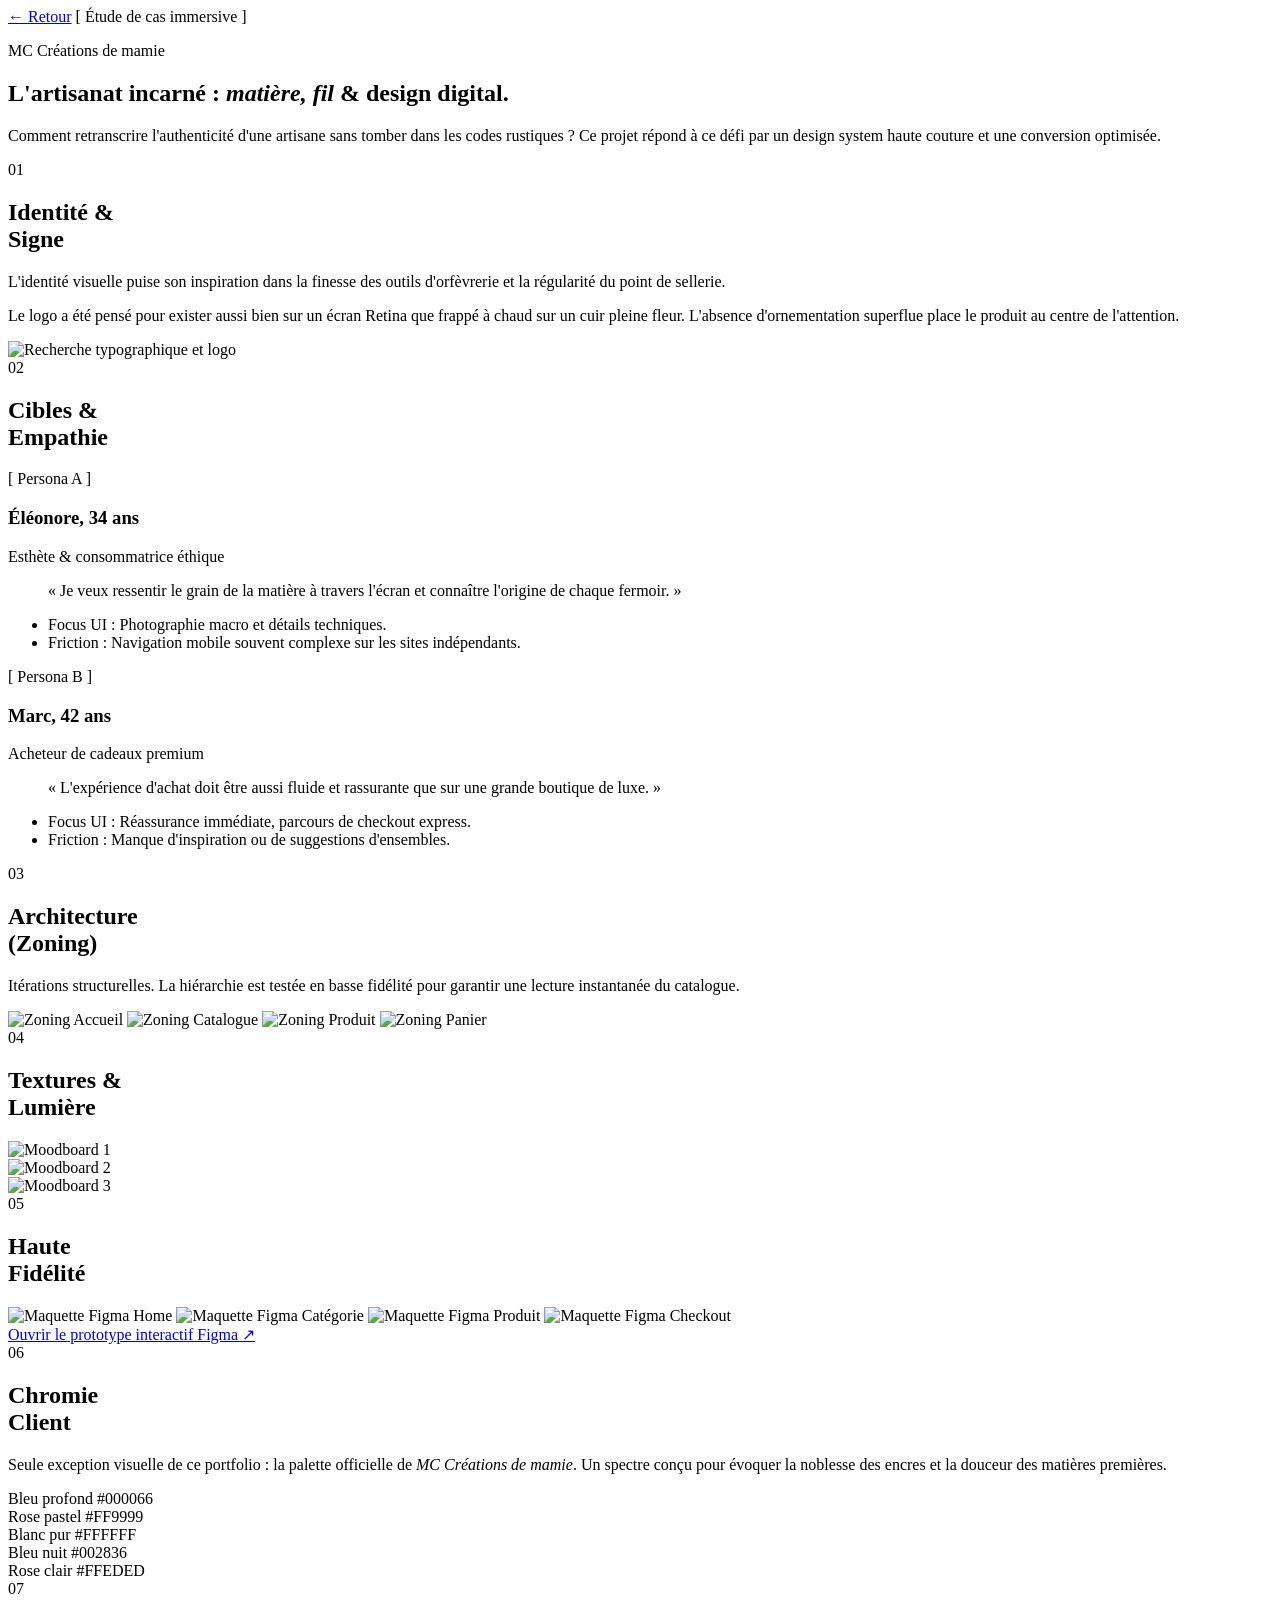
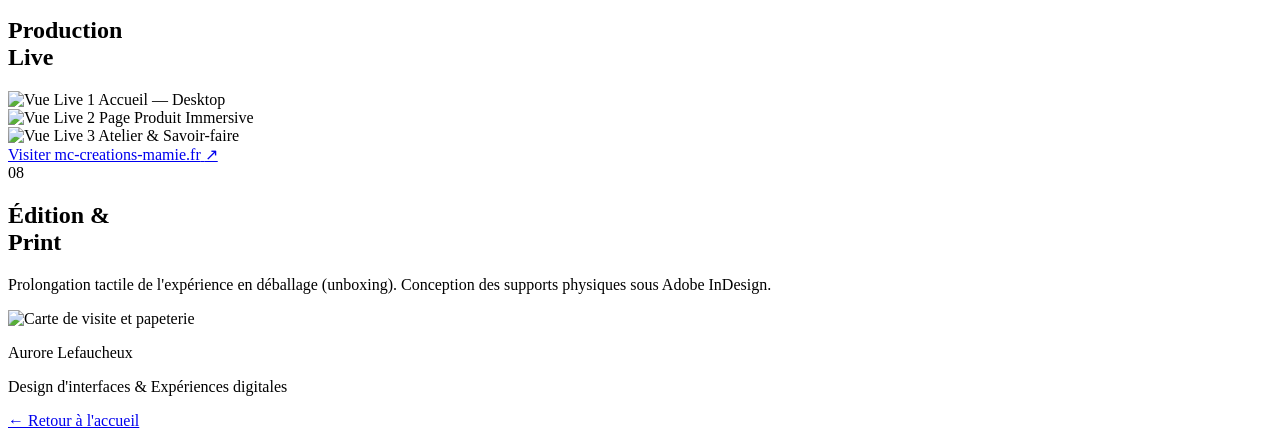
==== index.html @ f0514e0e "Create index.html" ====
<!DOCTYPE html>
<html lang="fr">
<head>
    <meta charset="UTF-8">
    <meta name="viewport" content="width=device-width, initial-scale=1.0">
    <title>MC Créations de mamie — Case Study | Aurore Lefaucheux</title>
    <meta name="description" content="Étude de cas UI/UX complète du projet e-commerce MC Créations de mamie.">
    
    <link rel="preconnect" href="https://fonts.googleapis.com">
    <link rel="preconnect" href="https://fonts.gstatic.com" crossorigin>
    <link href="https://fonts.googleapis.com/css2?family=Cormorant+Garamond:ital,wght@0,300;0,500;1,300;1,500&family=Inter:wght@300;400;500&display=swap" rel="stylesheet">
    
    <link rel="stylesheet" href="style.css">
</head>
<body class="case-study-page">

    <header class="site-header">
        <div class="container header-container">
            <a href="index.html" class="nav-link back-btn">← Retour</a>
            <span class="logo-meta">[ Étude de cas immersive ]</span>
        </div>
    </header>

    <main>
        <section class="cs-top">
            <div class="container cs-top-container">
                <p class="cs-client">MC Créations de mamie</p>
                <h1 class="cs-main-title">L'artisanat incarné : <em>matière, fil</em> & design digital.</h1>
                <div class="cs-brief">
                    <p class="brief-text">
                        Comment retranscrire l'authenticité d'une artisane sans tomber dans les codes rustiques ? Ce projet répond à ce défi par un design system haute couture et une conversion optimisée.
                    </p>
                </div>
            </div>
        </section>

        <section class="cs-block">
            <div class="container">
                <div class="cs-grid-editorial">
                    <div class="cs-sticky-index">
                        <span class="big-number">01</span>
                        <h2 class="block-title">Identité &<br>Signe</h2>
                    </div>
                    <div class="cs-content">
                        <p class="lead-paragraph">
                            L'identité visuelle puise son inspiration dans la finesse des outils d'orfèvrerie et la régularité du point de sellerie. 
                        </p>
                        <p>
                            Le logo a été pensé pour exister aussi bien sur un écran Retina que frappé à chaud sur un cuir pleine fleur. L'absence d'ornementation superflue place le produit au centre de l'attention.
                        </p>
                        <div class="visual-raw margin-t">
                            <img src="https://via.placeholder.com/800x600?text=Logo+Minimaliste+MC" alt="Recherche typographique et logo">
                        </div>
                    </div>
                </div>
            </div>
        </section>

        <section class="cs-block">
            <div class="container">
                <div class="cs-grid-editorial">
                    <div class="cs-sticky-index">
                        <span class="big-number">02</span>
                        <h2 class="block-title">Cibles &<br>Empathie</h2>
                    </div>
                    <div class="cs-content">
                        <div class="personas-offset-grid">
                            <div class="persona-item">
                                <span class="persona-num">[ Persona A ]</span>
                                <h3 class="persona-title">Éléonore, 34 ans</h3>
                                <p class="persona-sub">Esthète & consommatrice éthique</p>
                                <blockquote class="quote">
                                    « Je veux ressentir le grain de la matière à travers l'écran et connaître l'origine de chaque fermoir. »
                                </blockquote>
                                <ul class="persona-points">
                                    <li>Focus UI : Photographie macro et détails techniques.</li>
                                    <li>Friction : Navigation mobile souvent complexe sur les sites indépendants.</li>
                                </ul>
                            </div>

                            <div class="persona-item offset-down">
                                <span class="persona-num">[ Persona B ]</span>
                                <h3 class="persona-title">Marc, 42 ans</h3>
                                <p class="persona-sub">Acheteur de cadeaux premium</p>
                                <blockquote class="quote">
                                    « L'expérience d'achat doit être aussi fluide et rassurante que sur une grande boutique de luxe. »
                                </blockquote>
                                <ul class="persona-points">
                                    <li>Focus UI : Réassurance immédiate, parcours de checkout express.</li>
                                    <li>Friction : Manque d'inspiration ou de suggestions d'ensembles.</li>
                                </ul>
                            </div>
                        </div>
                    </div>
                </div>
            </div>
        </section>

        <section class="cs-block">
            <div class="container">
                <div class="cs-grid-editorial">
                    <div class="cs-sticky-index">
                        <span class="big-number">03</span>
                        <h2 class="block-title">Architecture<br>(Zoning)</h2>
                    </div>
                    <div class="cs-content">
                        <p class="margin-b">Itérations structurelles. La hiérarchie est testée en basse fidélité pour garantir une lecture instantanée du catalogue.</p>
                        <div class="grid-4-clean">
                            <img src="https://via.placeholder.com/350x650?text=WF+1" alt="Zoning Accueil">
                            <img src="https://via.placeholder.com/350x650?text=WF+2" alt="Zoning Catalogue">
                            <img src="https://via.placeholder.com/350x650?text=WF+3" alt="Zoning Produit">
                            <img src="https://via.placeholder.com/350x650?text=WF+4" alt="Zoning Panier">
                        </div>
                    </div>
                </div>
            </div>
        </section>

        <section class="cs-block">
            <div class="container">
                <div class="cs-grid-editorial">
                    <div class="cs-sticky-index">
                        <span class="big-number">04</span>
                        <h2 class="block-title">Textures &<br>Lumière</h2>
                    </div>
                    <div class="cs-content">
                        <div class="grid-3-offset">
                            <div class="offset-item"><img src="https://via.placeholder.com/500x700?text=Recherche+Photoshop+1" alt="Moodboard 1"></div>
                            <div class="offset-item push-mid"><img src="https://via.placeholder.com/500x700?text=Recherche+Photoshop+2" alt="Moodboard 2"></div>
                            <div class="offset-item"><img src="https://via.placeholder.com/500x700?text=Recherche+Photoshop+3" alt="Moodboard 3"></div>
                        </div>
                    </div>
                </div>
            </div>
        </section>

        <section class="cs-block">
            <div class="container">
                <div class="cs-grid-editorial">
                    <div class="cs-sticky-index">
                        <span class="big-number">05</span>
                        <h2 class="block-title">Haute<br>Fidélité</h2>
                    </div>
                    <div class="cs-content">
                        <div class="grid-4-clean margin-b">
                            <img src="https://via.placeholder.com/400x750?text=Figma+Home" alt="Maquette Figma Home">
                            <img src="https://via.placeholder.com/400x750?text=Figma+Listing" alt="Maquette Figma Catégorie">
                            <img src="https://via.placeholder.com/400x750?text=Figma+Product" alt="Maquette Figma Produit">
                            <img src="https://via.placeholder.com/400x750?text=Figma+Cart" alt="Maquette Figma Checkout">
                        </div>
                        <a href="#" class="btn-editorial">Ouvrir le prototype interactif Figma <span class="btn-arrow">↗</span></a>
                    </div>
                </div>
            </div>
        </section>

        <section class="cs-block brand-color-block">
            <div class="container">
                <div class="cs-grid-editorial">
                    <div class="cs-sticky-index">
                        <span class="big-number">06</span>
                        <h2 class="block-title">Chromie<br>Client</h2>
                    </div>
                    <div class="cs-content">
                        <p class="margin-b">
                            Seule exception visuelle de ce portfolio : la palette officielle de <em>MC Créations de mamie</em>. Un spectre conçu pour évoquer la noblesse des encres et la douceur des matières premières.
                        </p>
                        
                        <div class="client-palette">
                            <div class="color-card">
                                <div class="color-swatch" style="background-color: #000066;"></div>
                                <div class="color-info">
                                    <span class="color-title">Bleu profond</span>
                                    <span class="color-hex">#000066</span>
                                </div>
                            </div>
                            <div class="color-card">
                                <div class="color-swatch" style="background-color: #FF9999;"></div>
                                <div class="color-info">
                                    <span class="color-title">Rose pastel</span>
                                    <span class="color-hex">#FF9999</span>
                                </div>
                            </div>
                            <div class="color-card">
                                <div class="color-swatch swatch-border" style="background-color: #FFFFFF;"></div>
                                <div class="color-info">
                                    <span class="color-title">Blanc pur</span>
                                    <span class="color-hex">#FFFFFF</span>
                                </div>
                            </div>
                            <div class="color-card">
                                <div class="color-swatch" style="background-color: #002836;"></div>
                                <div class="color-info">
                                    <span class="color-title">Bleu nuit</span>
                                    <span class="color-hex">#002836</span>
                                </div>
                            </div>
                            <div class="color-card">
                                <div class="color-swatch" style="background-color: #FFEDED;"></div>
                                <div class="color-info">
                                    <span class="color-title">Rose clair</span>
                                    <span class="color-hex">#FFEDED</span>
                                </div>
                            </div>
                        </div>
                    </div>
                </div>
            </div>
        </section>

        <section class="cs-block">
            <div class="container">
                <div class="cs-grid-editorial">
                    <div class="cs-sticky-index">
                        <span class="big-number">07</span>
                        <h2 class="block-title">Production<br>Live</h2>
                    </div>
                    <div class="cs-content">
                        <div class="production-screens margin-b">
                            <div class="screen-item">
                                <img src="https://via.placeholder.com/900x550?text=Production+Ecran+1" alt="Vue Live 1">
                                <span class="screen-label">Accueil — Desktop</span>
                            </div>
                            <div class="screen-item margin-t">
                                <img src="https://via.placeholder.com/900x550?text=Production+Ecran+2" alt="Vue Live 2">
                                <span class="screen-label">Page Produit Immersive</span>
                            </div>
                            <div class="screen-item margin-t">
                                <img src="https://via.placeholder.com/900x550?text=Production+Ecran+3" alt="Vue Live 3">
                                <span class="screen-label">Atelier & Savoir-faire</span>
                            </div>
                        </div>
                        <a href="https://mc-creations-mamie.fr/" target="_blank" rel="noopener noreferrer" class="cta-link">
                            <span class="cta-text">Visiter mc-creations-mamie.fr</span>
                            <span class="cta-arrow">↗</span>
                        </a>
                    </div>
                </div>
            </div>
        </section>

        <section class="cs-block">
            <div class="container">
                <div class="cs-grid-editorial">
                    <div class="cs-sticky-index">
                        <span class="big-number">08</span>
                        <h2 class="block-title">Édition &<br>Print</h2>
                    </div>
                    <div class="cs-content">
                        <p class="margin-b">Prolongation tactile de l'expérience en déballage (unboxing). Conception des supports physiques sous Adobe InDesign.</p>
                        <div class="visual-raw">
                            <img src="https://via.placeholder.com/1000x650?text=Supports+Print+InDesign" alt="Carte de visite et papeterie">
                        </div>
                    </div>
                </div>
            </div>
        </section>
    </main>

    <footer class="site-footer">
        <div class="container footer-container">
            <div class="footer-left">
                <p class="footer-title">Aurore Lefaucheux</p>
                <p class="footer-sub">Design d'interfaces & Expériences digitales</p>
            </div>
            <div class="footer-right">
                <a href="index.html" class="footer-link">← Retour à l'accueil</a>
            </div>
        </div>
    </footer>

</body>
</html>
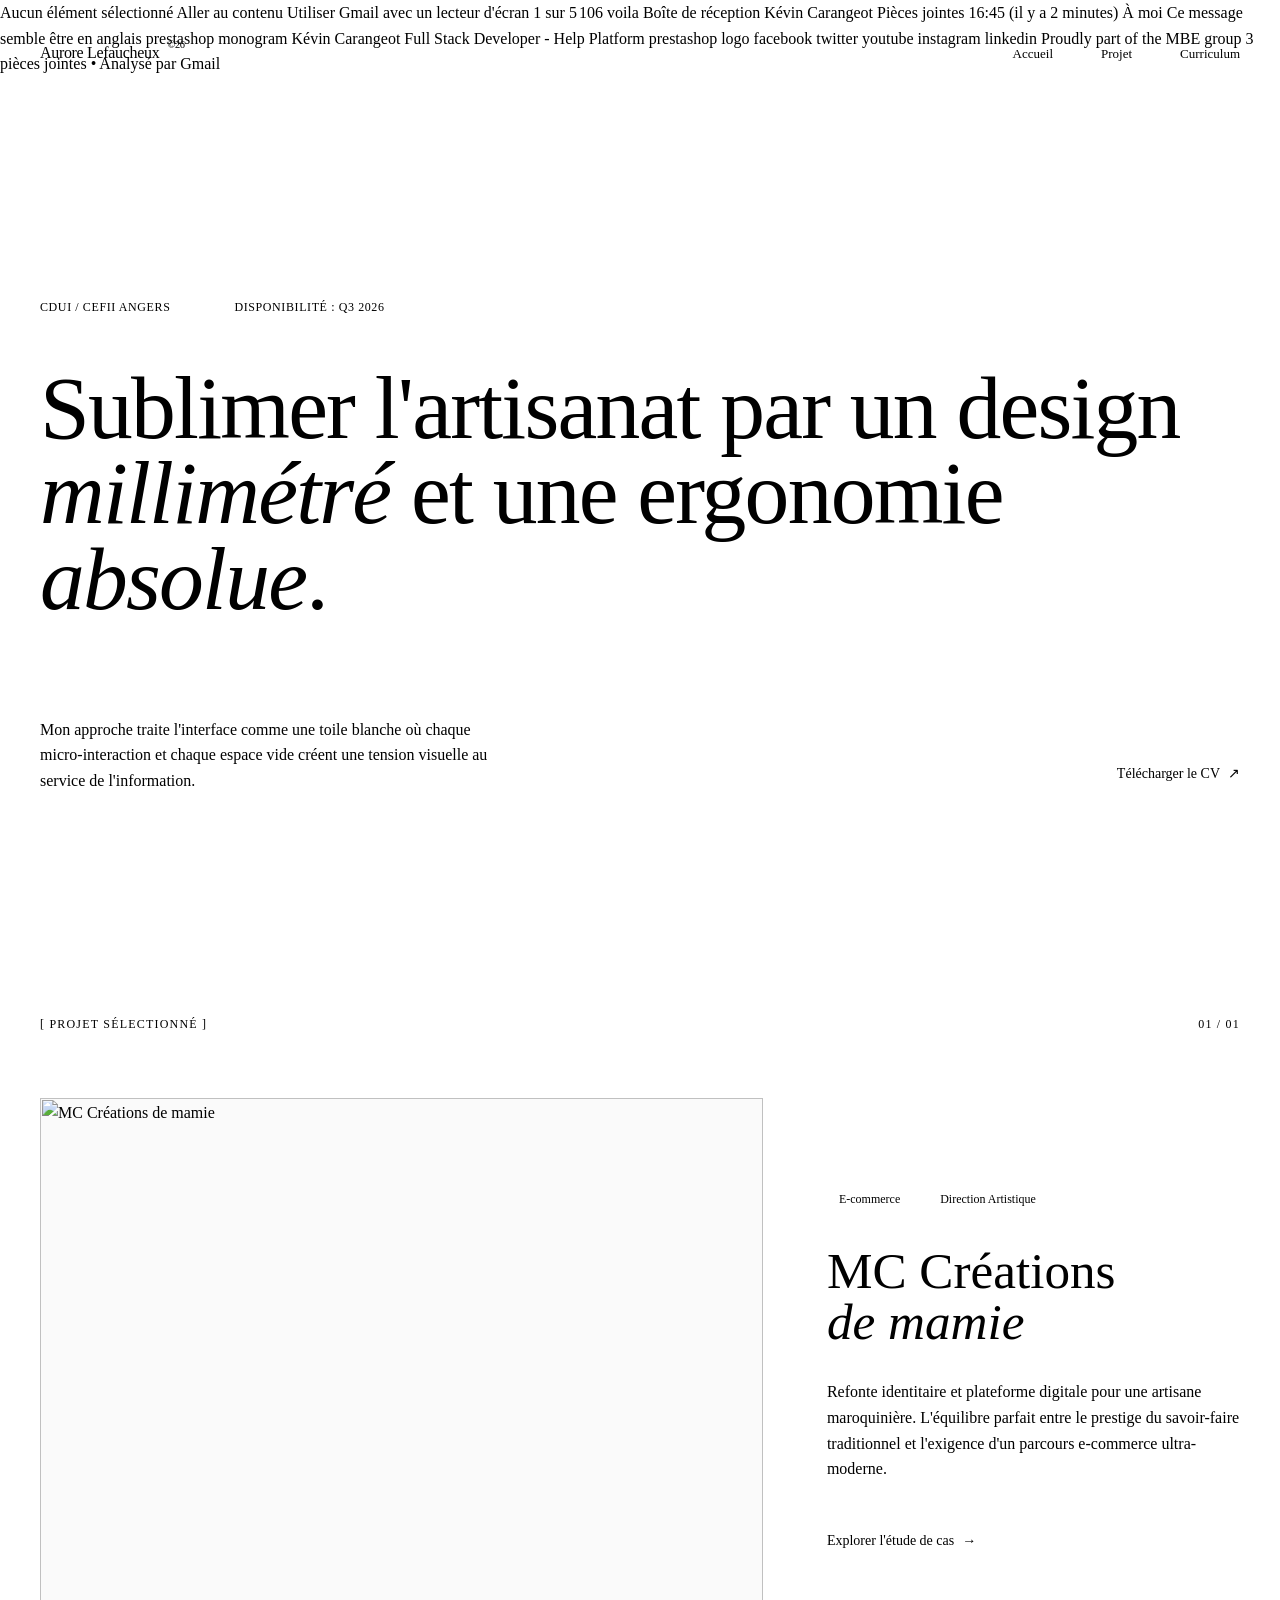
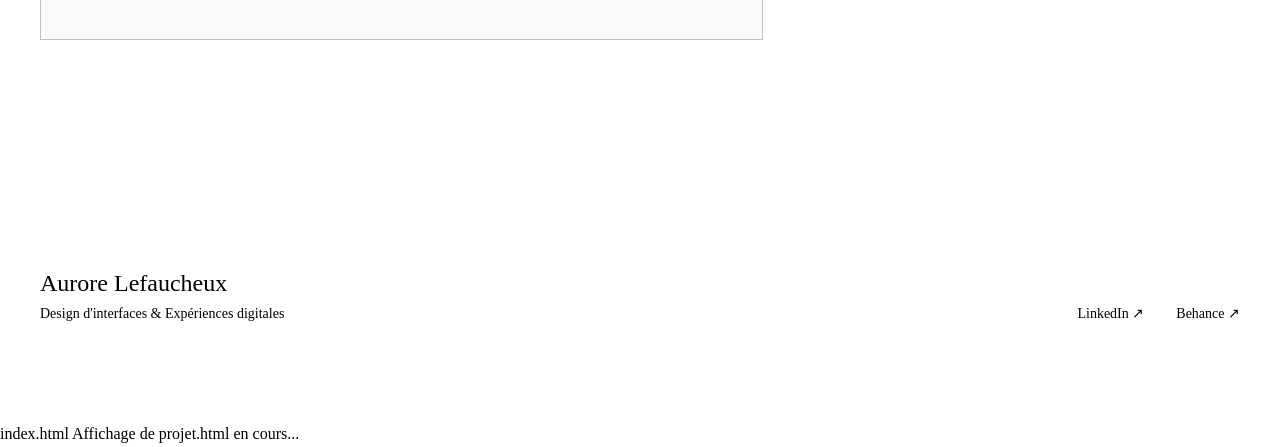
==== commit 1c16bca3: "Create index.html" ====
--- a/index.html
+++ b/index.html
@@ -1,10 +1,37 @@
+Aucun élément sélectionné
+
+Aller au contenu
+Utiliser Gmail avec un lecteur d'écran
+1 sur 5 106
+voila
+Boîte de réception
+
+Kévin Carangeot
+Pièces jointes
+16:45 (il y a 2 minutes)
+À moi
+
+Ce message semble être en anglais
+
+prestashop monogram	 	
+Kévin Carangeot
+Full Stack Developer - Help Platform
+
+prestashop logo
+facebook	twitter	youtube	instagram	linkedin
+Proudly part of the MBE group
+ 3 pièces jointes
+  •  Analysé par Gmail
+
+
+
 <!DOCTYPE html>
 <html lang="fr">
 <head>
     <meta charset="UTF-8">
     <meta name="viewport" content="width=device-width, initial-scale=1.0">
-    <title>MC Créations de mamie — Case Study | Aurore Lefaucheux</title>
-    <meta name="description" content="Étude de cas UI/UX complète du projet e-commerce MC Créations de mamie.">
+    <title>Aurore Lefaucheux — Designer UI/UX</title>
+    <meta name="description" content="Portfolio d'Aurore Lefaucheux, Concepteur Designer UI. Interfaces épurées, design éditorial et expériences sur-mesure.">
     
     <link rel="preconnect" href="https://fonts.googleapis.com">
     <link rel="preconnect" href="https://fonts.gstatic.com" crossorigin>
@@ -12,247 +39,72 @@
     
     <link rel="stylesheet" href="style.css">
 </head>
-<body class="case-study-page">
+<body>
 
     <header class="site-header">
         <div class="container header-container">
-            <a href="index.html" class="nav-link back-btn">← Retour</a>
-            <span class="logo-meta">[ Étude de cas immersive ]</span>
+            <a href="index.html" class="logo">Aurore Lefaucheux <span class="logo-meta">©26</span></a>
+            <nav class="site-nav">
+                <ul class="nav-list">
+                    <li><a href="index.html" class="nav-link active">Accueil</a></li>
+                    <li><a href="#work" class="nav-link">Projet</a></li>
+                    <li><a href="#" class="nav-link">Curriculum</a></li>
+                </ul>
+            </nav>
         </div>
     </header>
 
     <main>
-        <section class="cs-top">
-            <div class="container cs-top-container">
-                <p class="cs-client">MC Créations de mamie</p>
-                <h1 class="cs-main-title">L'artisanat incarné : <em>matière, fil</em> & design digital.</h1>
-                <div class="cs-brief">
-                    <p class="brief-text">
-                        Comment retranscrire l'authenticité d'une artisane sans tomber dans les codes rustiques ? Ce projet répond à ce défi par un design system haute couture et une conversion optimisée.
+        <section class="hero">
+            <div class="container hero-container">
+                <div class="hero-meta">
+                    <span>CDUI / CEFii Angers</span>
+                    <span>Disponibilité : Q3 2026</span>
+                </div>
+                <h1 class="hero-title">
+                    Sublimer l'artisanat par un design <em>millimétré</em> et une ergonomie <em>absolue</em>.
+                </h1>
+                <div class="hero-bottom">
+                    <p class="hero-description">
+                        Mon approche traite l'interface comme une toile blanche où chaque micro-interaction et chaque espace vide créent une tension visuelle au service de l'information.
                     </p>
+                    <a href="#" class="cta-link">
+                        <span class="cta-text">Télécharger le CV</span>
+                        <span class="cta-arrow">↗</span>
+                    </a>
                 </div>
             </div>
         </section>
 
-        <section class="cs-block">
+        <section id="work" class="showcase-section">
             <div class="container">
-                <div class="cs-grid-editorial">
-                    <div class="cs-sticky-index">
-                        <span class="big-number">01</span>
-                        <h2 class="block-title">Identité &<br>Signe</h2>
-                    </div>
-                    <div class="cs-content">
-                        <p class="lead-paragraph">
-                            L'identité visuelle puise son inspiration dans la finesse des outils d'orfèvrerie et la régularité du point de sellerie. 
-                        </p>
-                        <p>
-                            Le logo a été pensé pour exister aussi bien sur un écran Retina que frappé à chaud sur un cuir pleine fleur. L'absence d'ornementation superflue place le produit au centre de l'attention.
-                        </p>
-                        <div class="visual-raw margin-t">
-                            <img src="https://via.placeholder.com/800x600?text=Logo+Minimaliste+MC" alt="Recherche typographique et logo">
+                <div class="showcase-header">
+                    <span class="label-mono">[ Projet sélectionné ]</span>
+                    <span class="label-mono">01 / 01</span>
+                </div>
+
+                <article class="editorial-case">
+                    <div class="case-visual">
+                        <div class="image-wrapper">
+                            <img src="https://via.placeholder.com/1400x1000?text=MC+Creations+-+Cover+Minimal" alt="MC Créations de mamie">
                         </div>
                     </div>
-                </div>
-            </div>
-        </section>
-
-        <section class="cs-block">
-            <div class="container">
-                <div class="cs-grid-editorial">
-                    <div class="cs-sticky-index">
-                        <span class="big-number">02</span>
-                        <h2 class="block-title">Cibles &<br>Empathie</h2>
-                    </div>
-                    <div class="cs-content">
-                        <div class="personas-offset-grid">
-                            <div class="persona-item">
-                                <span class="persona-num">[ Persona A ]</span>
-                                <h3 class="persona-title">Éléonore, 34 ans</h3>
-                                <p class="persona-sub">Esthète & consommatrice éthique</p>
-                                <blockquote class="quote">
-                                    « Je veux ressentir le grain de la matière à travers l'écran et connaître l'origine de chaque fermoir. »
-                                </blockquote>
-                                <ul class="persona-points">
-                                    <li>Focus UI : Photographie macro et détails techniques.</li>
-                                    <li>Friction : Navigation mobile souvent complexe sur les sites indépendants.</li>
-                                </ul>
-                            </div>
-
-                            <div class="persona-item offset-down">
-                                <span class="persona-num">[ Persona B ]</span>
-                                <h3 class="persona-title">Marc, 42 ans</h3>
-                                <p class="persona-sub">Acheteur de cadeaux premium</p>
-                                <blockquote class="quote">
-                                    « L'expérience d'achat doit être aussi fluide et rassurante que sur une grande boutique de luxe. »
-                                </blockquote>
-                                <ul class="persona-points">
-                                    <li>Focus UI : Réassurance immédiate, parcours de checkout express.</li>
-                                    <li>Friction : Manque d'inspiration ou de suggestions d'ensembles.</li>
-                                </ul>
-                            </div>
+                    
+                    <div class="case-info">
+                        <div class="case-meta">
+                            <span class="tag">E-commerce</span>
+                            <span class="tag">Direction Artistique</span>
                         </div>
-                    </div>
-                </div>
-            </div>
-        </section>
-
-        <section class="cs-block">
-            <div class="container">
-                <div class="cs-grid-editorial">
-                    <div class="cs-sticky-index">
-                        <span class="big-number">03</span>
-                        <h2 class="block-title">Architecture<br>(Zoning)</h2>
-                    </div>
-                    <div class="cs-content">
-                        <p class="margin-b">Itérations structurelles. La hiérarchie est testée en basse fidélité pour garantir une lecture instantanée du catalogue.</p>
-                        <div class="grid-4-clean">
-                            <img src="https://via.placeholder.com/350x650?text=WF+1" alt="Zoning Accueil">
-                            <img src="https://via.placeholder.com/350x650?text=WF+2" alt="Zoning Catalogue">
-                            <img src="https://via.placeholder.com/350x650?text=WF+3" alt="Zoning Produit">
-                            <img src="https://via.placeholder.com/350x650?text=WF+4" alt="Zoning Panier">
-                        </div>
-                    </div>
-                </div>
-            </div>
-        </section>
-
-        <section class="cs-block">
-            <div class="container">
-                <div class="cs-grid-editorial">
-                    <div class="cs-sticky-index">
-                        <span class="big-number">04</span>
-                        <h2 class="block-title">Textures &<br>Lumière</h2>
-                    </div>
-                    <div class="cs-content">
-                        <div class="grid-3-offset">
-                            <div class="offset-item"><img src="https://via.placeholder.com/500x700?text=Recherche+Photoshop+1" alt="Moodboard 1"></div>
-                            <div class="offset-item push-mid"><img src="https://via.placeholder.com/500x700?text=Recherche+Photoshop+2" alt="Moodboard 2"></div>
-                            <div class="offset-item"><img src="https://via.placeholder.com/500x700?text=Recherche+Photoshop+3" alt="Moodboard 3"></div>
-                        </div>
-                    </div>
-                </div>
-            </div>
-        </section>
-
-        <section class="cs-block">
-            <div class="container">
-                <div class="cs-grid-editorial">
-                    <div class="cs-sticky-index">
-                        <span class="big-number">05</span>
-                        <h2 class="block-title">Haute<br>Fidélité</h2>
-                    </div>
-                    <div class="cs-content">
-                        <div class="grid-4-clean margin-b">
-                            <img src="https://via.placeholder.com/400x750?text=Figma+Home" alt="Maquette Figma Home">
-                            <img src="https://via.placeholder.com/400x750?text=Figma+Listing" alt="Maquette Figma Catégorie">
-                            <img src="https://via.placeholder.com/400x750?text=Figma+Product" alt="Maquette Figma Produit">
-                            <img src="https://via.placeholder.com/400x750?text=Figma+Cart" alt="Maquette Figma Checkout">
-                        </div>
-                        <a href="#" class="btn-editorial">Ouvrir le prototype interactif Figma <span class="btn-arrow">↗</span></a>
-                    </div>
-                </div>
-            </div>
-        </section>
-
-        <section class="cs-block brand-color-block">
-            <div class="container">
-                <div class="cs-grid-editorial">
-                    <div class="cs-sticky-index">
-                        <span class="big-number">06</span>
-                        <h2 class="block-title">Chromie<br>Client</h2>
-                    </div>
-                    <div class="cs-content">
-                        <p class="margin-b">
-                            Seule exception visuelle de ce portfolio : la palette officielle de <em>MC Créations de mamie</em>. Un spectre conçu pour évoquer la noblesse des encres et la douceur des matières premières.
+                        <h2 class="case-title">MC Créations<br><em>de mamie</em></h2>
+                        <p class="case-summary">
+                            Refonte identitaire et plateforme digitale pour une artisane maroquinière. L'équilibre parfait entre le prestige du savoir-faire traditionnel et l'exigence d'un parcours e-commerce ultra-moderne.
                         </p>
-                        
-                        <div class="client-palette">
-                            <div class="color-card">
-                                <div class="color-swatch" style="background-color: #000066;"></div>
-                                <div class="color-info">
-                                    <span class="color-title">Bleu profond</span>
-                                    <span class="color-hex">#000066</span>
-                                </div>
-                            </div>
-                            <div class="color-card">
-                                <div class="color-swatch" style="background-color: #FF9999;"></div>
-                                <div class="color-info">
-                                    <span class="color-title">Rose pastel</span>
-                                    <span class="color-hex">#FF9999</span>
-                                </div>
-                            </div>
-                            <div class="color-card">
-                                <div class="color-swatch swatch-border" style="background-color: #FFFFFF;"></div>
-                                <div class="color-info">
-                                    <span class="color-title">Blanc pur</span>
-                                    <span class="color-hex">#FFFFFF</span>
-                                </div>
-                            </div>
-                            <div class="color-card">
-                                <div class="color-swatch" style="background-color: #002836;"></div>
-                                <div class="color-info">
-                                    <span class="color-title">Bleu nuit</span>
-                                    <span class="color-hex">#002836</span>
-                                </div>
-                            </div>
-                            <div class="color-card">
-                                <div class="color-swatch" style="background-color: #FFEDED;"></div>
-                                <div class="color-info">
-                                    <span class="color-title">Rose clair</span>
-                                    <span class="color-hex">#FFEDED</span>
-                                </div>
-                            </div>
-                        </div>
-                    </div>
-                </div>
-            </div>
-        </section>
-
-        <section class="cs-block">
-            <div class="container">
-                <div class="cs-grid-editorial">
-                    <div class="cs-sticky-index">
-                        <span class="big-number">07</span>
-                        <h2 class="block-title">Production<br>Live</h2>
-                    </div>
-                    <div class="cs-content">
-                        <div class="production-screens margin-b">
-                            <div class="screen-item">
-                                <img src="https://via.placeholder.com/900x550?text=Production+Ecran+1" alt="Vue Live 1">
-                                <span class="screen-label">Accueil — Desktop</span>
-                            </div>
-                            <div class="screen-item margin-t">
-                                <img src="https://via.placeholder.com/900x550?text=Production+Ecran+2" alt="Vue Live 2">
-                                <span class="screen-label">Page Produit Immersive</span>
-                            </div>
-                            <div class="screen-item margin-t">
-                                <img src="https://via.placeholder.com/900x550?text=Production+Ecran+3" alt="Vue Live 3">
-                                <span class="screen-label">Atelier & Savoir-faire</span>
-                            </div>
-                        </div>
-                        <a href="https://mc-creations-mamie.fr/" target="_blank" rel="noopener noreferrer" class="cta-link">
-                            <span class="cta-text">Visiter mc-creations-mamie.fr</span>
-                            <span class="cta-arrow">↗</span>
+                        <a href="projet.html" class="btn-editorial">
+                            Explorer l'étude de cas 
+                            <span class="btn-arrow">→</span>
                         </a>
                     </div>
-                </div>
-            </div>
-        </section>
-
-        <section class="cs-block">
-            <div class="container">
-                <div class="cs-grid-editorial">
-                    <div class="cs-sticky-index">
-                        <span class="big-number">08</span>
-                        <h2 class="block-title">Édition &<br>Print</h2>
-                    </div>
-                    <div class="cs-content">
-                        <p class="margin-b">Prolongation tactile de l'expérience en déballage (unboxing). Conception des supports physiques sous Adobe InDesign.</p>
-                        <div class="visual-raw">
-                            <img src="https://via.placeholder.com/1000x650?text=Supports+Print+InDesign" alt="Carte de visite et papeterie">
-                        </div>
-                    </div>
-                </div>
+                </article>
             </div>
         </section>
     </main>
@@ -264,10 +116,13 @@
                 <p class="footer-sub">Design d'interfaces & Expériences digitales</p>
             </div>
             <div class="footer-right">
-                <a href="index.html" class="footer-link">← Retour à l'accueil</a>
+                <a href="#" class="footer-link">LinkedIn ↗</a>
+                <a href="#" class="footer-link">Behance ↗</a>
             </div>
         </div>
     </footer>
 
 </body>
 </html>
+index.html
+Affichage de projet.html en cours...
--- a/style.css
+++ b/style.css
@@ -0,0 +1,535 @@
+Aucun élément sélectionné
+
+Aller au contenu
+Utiliser Gmail avec un lecteur d'écran
+1 sur 5 106
+voila
+Boîte de réception
+
+Kévin Carangeot
+Pièces jointes
+16:45 (il y a 0 minute)
+À moi
+
+Ce message semble être en anglais
+
+prestashop monogram	 	
+Kévin Carangeot
+Full Stack Developer - Help Platform
+
+prestashop logo
+facebook	twitter	youtube	instagram	linkedin
+Proudly part of the MBE group
+ 3 pièces jointes
+  •  Analysé par Gmail
+
+
+
+/* ==========================================================================
+   VARIABLES & RESET (ÉCRIN NEUTRE STUDIO)
+   ========================================================================== */
+
+:root {
+    --bg-color: #FFFFFF;
+    --text-main: #0A0A0A; /* Noir encre profond */
+    --text-muted: #808080; /* Gris pur */
+    --border-light: #F0F0F0;
+
+    --font-serif: 'Cormorant Garamond', serif;
+    --font-sans: 'Inter', sans-serif;
+
+    --ease-editorial: cubic-bezier(0.16, 1, 0.3, 1);
+}
+
+*, *::before, *::after {
+    box-sizing: border-box;
+    margin: 0;
+    padding: 0;
+}
+
+body {
+    background-color: var(--bg-color);
+    color: var(--text-main);
+    font-family: var(--font-sans);
+    font-size: 1rem;
+    line-height: 1.6;
+    -webkit-font-smoothing: antialiased;
+    -moz-osx-font-smoothing: grayscale;
+}
+
+img {
+    max-width: 100%;
+    height: auto;
+    display: block;
+    object-fit: cover;
+}
+
+a {
+    color: inherit;
+    text-decoration: none;
+}
+
+ul {
+    list-style: none;
+}
+
+.container {
+    max-width: 1400px;
+    margin: 0 auto;
+    padding: 0 2.5rem;
+}
+
+/* ==========================================================================
+   TYPOGRAPHIE & UTILITAIRES
+   ========================================================================== */
+
+em {
+    font-family: var(--font-serif);
+    font-style: italic;
+    font-weight: 300;
+}
+
+.label-mono {
+    font-family: var(--font-sans);
+    font-size: 0.75rem;
+    text-transform: uppercase;
+    letter-spacing: 0.1em;
+    color: var(--text-muted);
+}
+
+.margin-t { margin-top: 3rem; }
+.margin-b { margin-bottom: 3rem; }
+
+/* ==========================================================================
+   NAVIGATION
+   ========================================================================== */
+
+.site-header {
+    padding: 2.5rem 0;
+    position: absolute;
+    width: 100%;
+    top: 0;
+    left: 0;
+    z-index: 10;
+}
+
+.header-container {
+    display: flex;
+    justify-content: space-between;
+    align-items: baseline;
+}
+
+.logo {
+    font-family: var(--font-sans);
+    font-size: 1rem;
+    font-weight: 500;
+    letter-spacing: -0.02em;
+    display: flex;
+    gap: 0.5rem;
+}
+
+.logo-meta {
+    font-size: 0.65rem;
+    color: var(--text-muted);
+    transform: translateY(-3px);
+}
+
+.nav-list {
+    display: flex;
+    gap: 3rem;
+}
+
+.nav-link {
+    font-size: 0.8125rem;
+    color: var(--text-muted);
+    transition: color 0.4s var(--ease-editorial);
+}
+
+.nav-link:hover, .nav-link.active {
+    color: var(--text-main);
+}
+
+/* ==========================================================================
+   ACCUEIL : HERO & SHOWCASE
+   ========================================================================== */
+
+.hero {
+    min-height: 90vh;
+    display: flex;
+    align-items: center;
+    padding-top: 8rem;
+}
+
+.hero-container {
+    width: 100%;
+}
+
+.hero-meta {
+    display: flex;
+    gap: 4rem;
+    font-size: 0.75rem;
+    color: var(--text-muted);
+    text-transform: uppercase;
+    letter-spacing: 0.05em;
+    margin-bottom: 3rem;
+}
+
+.hero-title {
+    font-family: var(--font-serif);
+    font-size: clamp(3rem, 7vw, 6.5rem);
+    font-weight: 300;
+    line-height: 0.95;
+    letter-spacing: -0.02em;
+    max-width: 1200px;
+    margin-bottom: 6rem;
+}
+
+.hero-bottom {
+    display: flex;
+    justify-content: space-between;
+    align-items: flex-end;
+    flex-wrap: wrap;
+    gap: 2rem;
+}
+
+.hero-description {
+    max-width: 450px;
+    color: var(--text-muted);
+    font-size: 1rem;
+}
+
+/* Appels à l'action sophistiqués */
+.cta-link {
+    display: flex;
+    align-items: center;
+    gap: 0.5rem;
+    font-size: 0.875rem;
+    font-weight: 500;
+    border-bottom: 1px solid var(--text-main);
+    padding-bottom: 0.5rem;
+}
+
+.cta-arrow {
+    transition: transform 0.5s var(--ease-editorial);
+}
+
+.cta-link:hover .cta-arrow {
+    transform: translate(3px, -3px);
+}
+
+/* Projet à la une : Style Éditorial Asymétrique */
+.showcase-section {
+    padding: 8rem 0;
+    border-top: 1px solid var(--border-light);
+}
+
+.showcase-header {
+    display: flex;
+    justify-content: space-between;
+    margin-bottom: 4rem;
+}
+
+.editorial-case {
+    display: grid;
+    grid-template-columns: 1fr;
+    gap: 4rem;
+}
+
+.image-wrapper {
+    overflow: hidden;
+    background-color: #FAFAFA;
+}
+
+.image-wrapper img {
+    width: 100%;
+    aspect-ratio: 4 / 3;
+    transition: transform 1.2s var(--ease-editorial);
+}
+
+.editorial-case:hover .image-wrapper img {
+    transform: scale(1.03);
+}
+
+.case-meta {
+    display: flex;
+    gap: 1rem;
+    margin-bottom: 2rem;
+}
+
+.tag {
+    font-size: 0.75rem;
+    color: var(--text-muted);
+    border: 1px solid var(--border-light);
+    padding: 0.25rem 0.75rem;
+    border-radius: 100px;
+}
+
+.case-title {
+    font-family: var(--font-serif);
+    font-size: clamp(2.5rem, 4vw, 4rem);
+    font-weight: 300;
+    line-height: 1;
+    margin-bottom: 2rem;
+}
+
+.case-summary {
+    color: var(--text-muted);
+    margin-bottom: 3rem;
+    max-width: 450px;
+}
+
+.btn-editorial {
+    font-size: 0.875rem;
+    display: inline-flex;
+    align-items: center;
+    gap: 0.5rem;
+}
+
+.btn-arrow {
+    transition: transform 0.4s var(--ease-editorial);
+}
+
+.btn-editorial:hover .btn-arrow {
+    transform: translateX(5px);
+}
+
+/* ==========================================================================
+   PAGE ÉTUDE DE CAS (PROJET.HTML)
+   ========================================================================== */
+
+.cs-top {
+    padding: 12rem 0 6rem 0;
+    border-bottom: 1px solid var(--border-light);
+}
+
+.cs-client {
+    font-size: 0.75rem;
+    text-transform: uppercase;
+    letter-spacing: 0.1em;
+    color: var(--text-muted);
+    margin-bottom: 1.5rem;
+}
+
+.cs-main-title {
+    font-family: var(--font-serif);
+    font-size: clamp(2.5rem, 5vw, 5rem);
+    font-weight: 300;
+    line-height: 1;
+    max-width: 1000px;
+    margin-bottom: 4rem;
+}
+
+.cs-brief {
+    display: flex;
+    justify-content: flex-end;
+}
+
+.brief-text {
+    max-width: 500px;
+    color: var(--text-muted);
+    font-size: 1.125rem;
+}
+
+/* Grille spécifique pour le contenu des sections */
+.cs-block {
+    padding: 8rem 0;
+    border-bottom: 1px solid var(--border-light);
+}
+
+.cs-grid-editorial {
+    display: grid;
+    grid-template-columns: 1fr;
+    gap: 3rem;
+}
+
+.cs-sticky-index {
+    align-self: start;
+}
+
+.big-number {
+    font-family: var(--font-sans);
+    font-size: 1rem;
+    font-weight: 500;
+    color: var(--text-muted);
+    display: block;
+    margin-bottom: 1rem;
+}
+
+.block-title {
+    font-family: var(--font-serif);
+    font-size: 2.5rem;
+    font-weight: 300;
+    line-height: 1.1;
+}
+
+.lead-paragraph {
+    font-size: 1.5rem;
+    font-family: var(--font-serif);
+    margin-bottom: 2rem;
+    line-height: 1.3;
+}
+
+/* Décalages visuels (Asymétrie) */
+.personas-offset-grid {
+    display: grid;
+    grid-template-columns: 1fr;
+    gap: 4rem;
+}
+
+.persona-item {
+    background-color: #FCFCFC;
+    padding: 3rem;
+}
+
+.persona-num {
+    display: block;
+    font-size: 0.75rem;
+    color: var(--text-muted);
+    margin-bottom: 2rem;
+}
+
+.persona-title {
+    font-family: var(--font-serif);
+    font-size: 2rem;
+    font-weight: 300;
+}
+
+.persona-sub {
+    font-size: 0.875rem;
+    color: var(--text-muted);
+    margin-bottom: 2rem;
+}
+
+.quote {
+    font-size: 1.125rem;
+    margin-bottom: 2rem;
+}
+
+.persona-points li {
+    font-size: 0.875rem;
+    color: var(--text-muted);
+    border-top: 1px solid var(--border-light);
+    padding: 0.75rem 0;
+}
+
+/* Grilles d'images épurées sans cadres */
+.grid-4-clean {
+    display: grid;
+    grid-template-columns: repeat(2, 1fr);
+    gap: 2rem;
+}
+
+.grid-3-offset {
+    display: grid;
+    grid-template-columns: 1fr;
+    gap: 3rem;
+}
+
+.screen-label {
+    display: block;
+    font-size: 0.75rem;
+    color: var(--text-muted);
+    margin-top: 1rem;
+}
+
+/* Pastilles de couleurs isolées (Section 6) */
+.client-palette {
+    display: grid;
+    grid-template-columns: repeat(auto-fit, minmax(140px, 1fr));
+    gap: 2rem;
+}
+
+.color-swatch {
+    width: 100%;
+    aspect-ratio: 1;
+    border-radius: 4px;
+    margin-bottom: 1rem;
+}
+
+.swatch-border {
+    border: 1px solid var(--border-light);
+}
+
+.color-title {
+    display: block;
+    font-size: 0.875rem;
+    font-weight: 500;
+}
+
+.color-hex {
+    font-size: 0.75rem;
+    color: var(--text-muted);
+}
+
+/* ==========================================================================
+   FOOTER
+   ========================================================================== */
+
+.site-footer {
+    padding: 6rem 0;
+}
+
+.footer-container {
+    display: flex;
+    justify-content: space-between;
+    align-items: flex-end;
+}
+
+.footer-title {
+    font-family: var(--font-serif);
+    font-size: 1.5rem;
+}
+
+.footer-sub {
+    font-size: 0.875rem;
+    color: var(--text-muted);
+}
+
+.footer-right {
+    display: flex;
+    gap: 2rem;
+    font-size: 0.875rem;
+}
+
+/* ==========================================================================
+   MEDIA QUERIES (DESKTOP AVANCÉ / SWISS GRID)
+   ========================================================================== */
+
+@media screen and (min-width: 1024px) {
+    .editorial-case {
+        grid-template-columns: 7fr 4fr;
+        align-items: center;
+    }
+
+    .cs-grid-editorial {
+        grid-template-columns: 3fr 7fr;
+    }
+
+    .cs-sticky-index {
+        position: sticky;
+        top: 4rem;
+    }
+
+    .personas-offset-grid {
+        grid-template-columns: repeat(2, 1fr);
+    }
+
+    /* Décalage asymétrique brutaliste très élégant */
+    .offset-down {
+        transform: translateY(4rem);
+    }
+
+    .grid-4-clean {
+        grid-template-columns: repeat(4, 1fr);
+    }
+
+    .grid-3-offset {
+        grid-template-columns: repeat(3, 1fr);
+    }
+
+    .push-mid {
+        transform: translateY(3rem);
+    }
+}
+style.css
+Affichage de projet.html en cours...
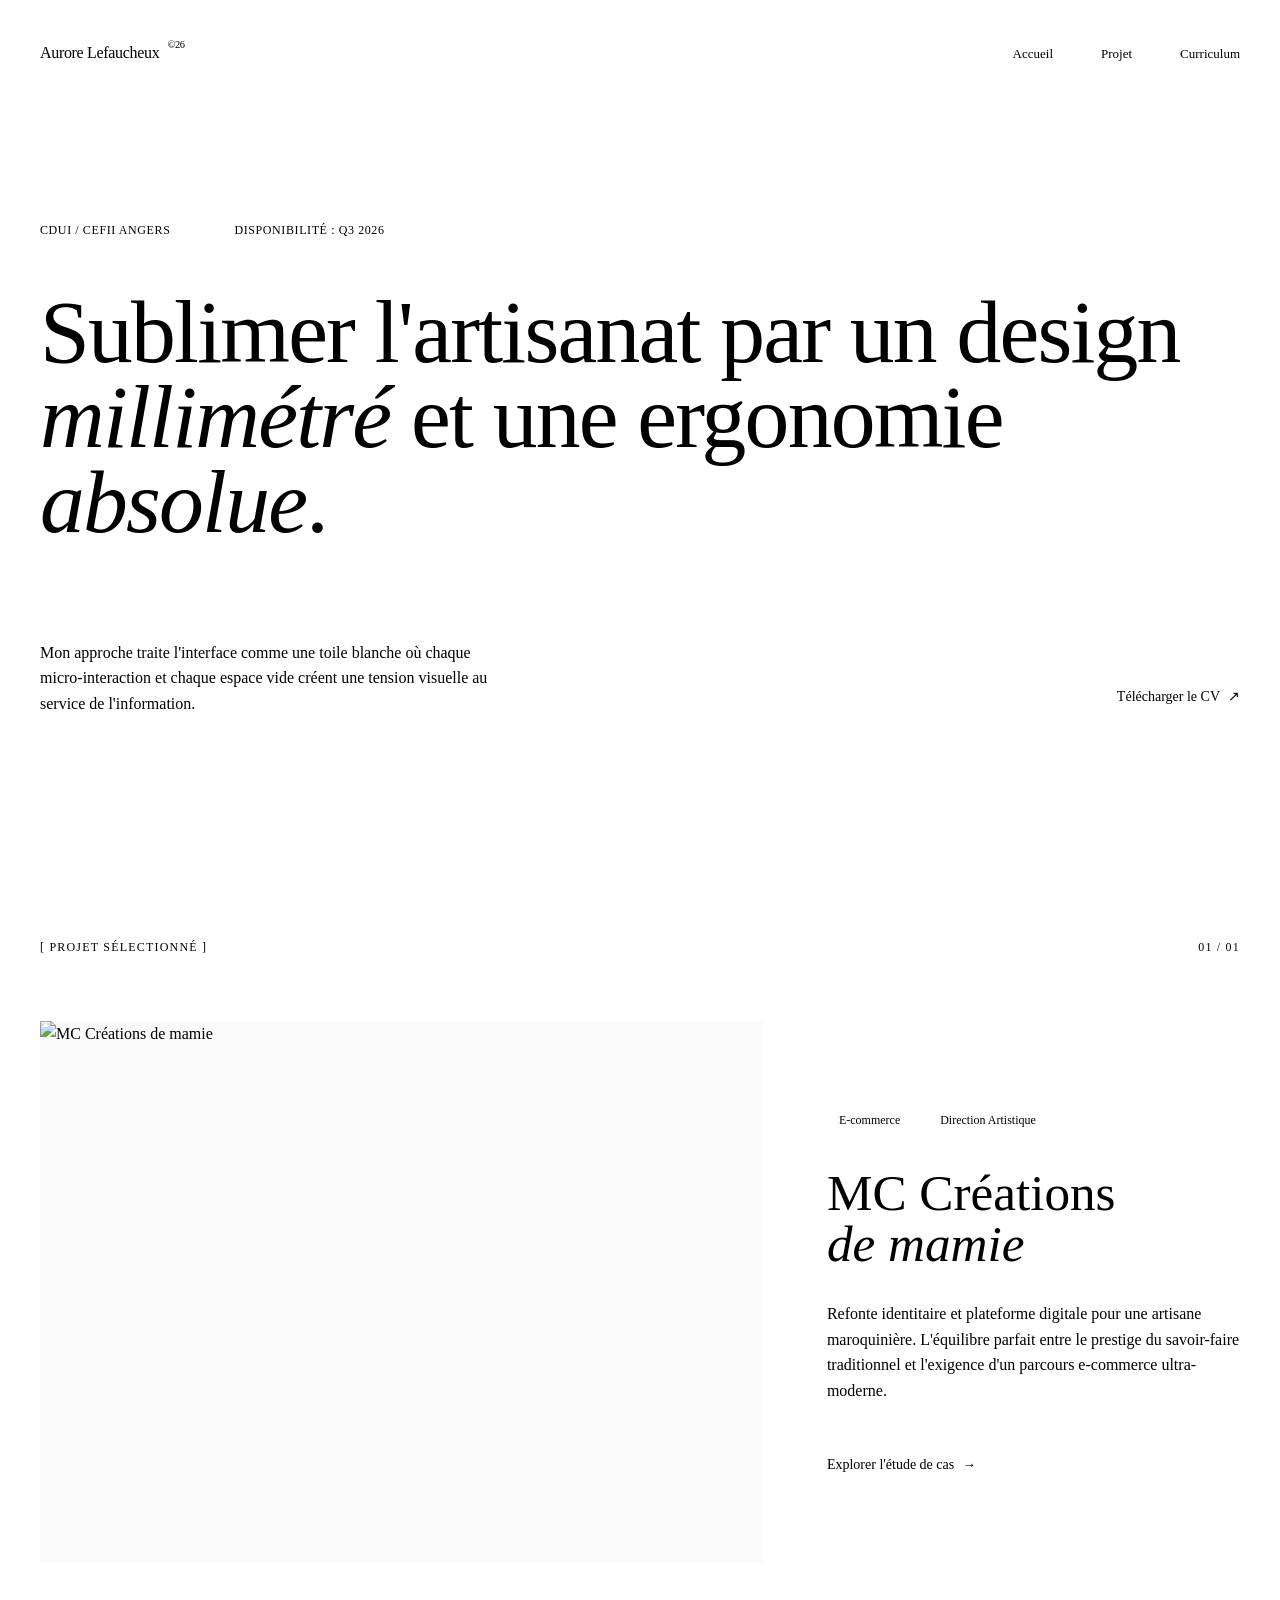
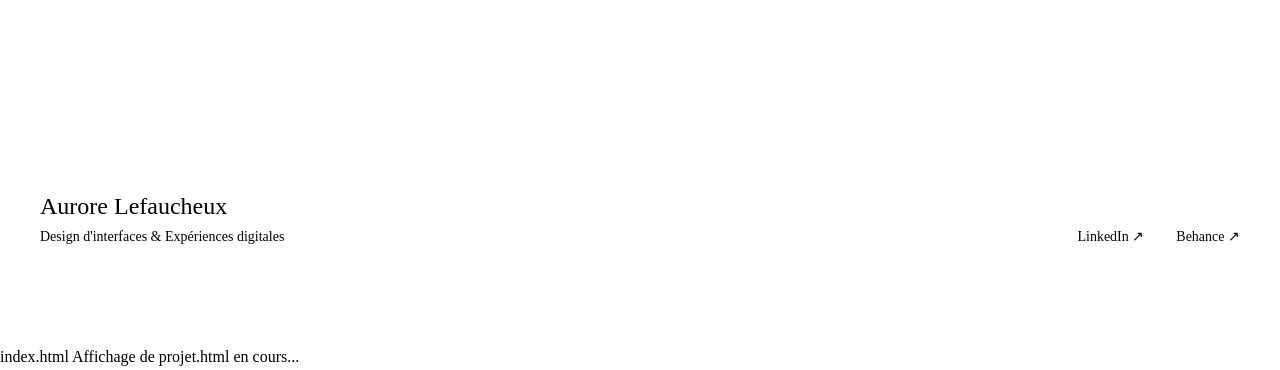
==== commit 78c2f76c: "Update index.html" ====
--- a/index.html
+++ b/index.html
@@ -1,30 +1,3 @@
-Aucun élément sélectionné
-
-Aller au contenu
-Utiliser Gmail avec un lecteur d'écran
-1 sur 5 106
-voila
-Boîte de réception
-
-Kévin Carangeot
-Pièces jointes
-16:45 (il y a 2 minutes)
-À moi
-
-Ce message semble être en anglais
-
-prestashop monogram	 	
-Kévin Carangeot
-Full Stack Developer - Help Platform
-
-prestashop logo
-facebook	twitter	youtube	instagram	linkedin
-Proudly part of the MBE group
- 3 pièces jointes
-  •  Analysé par Gmail
-
-
-
 <!DOCTYPE html>
 <html lang="fr">
 <head>
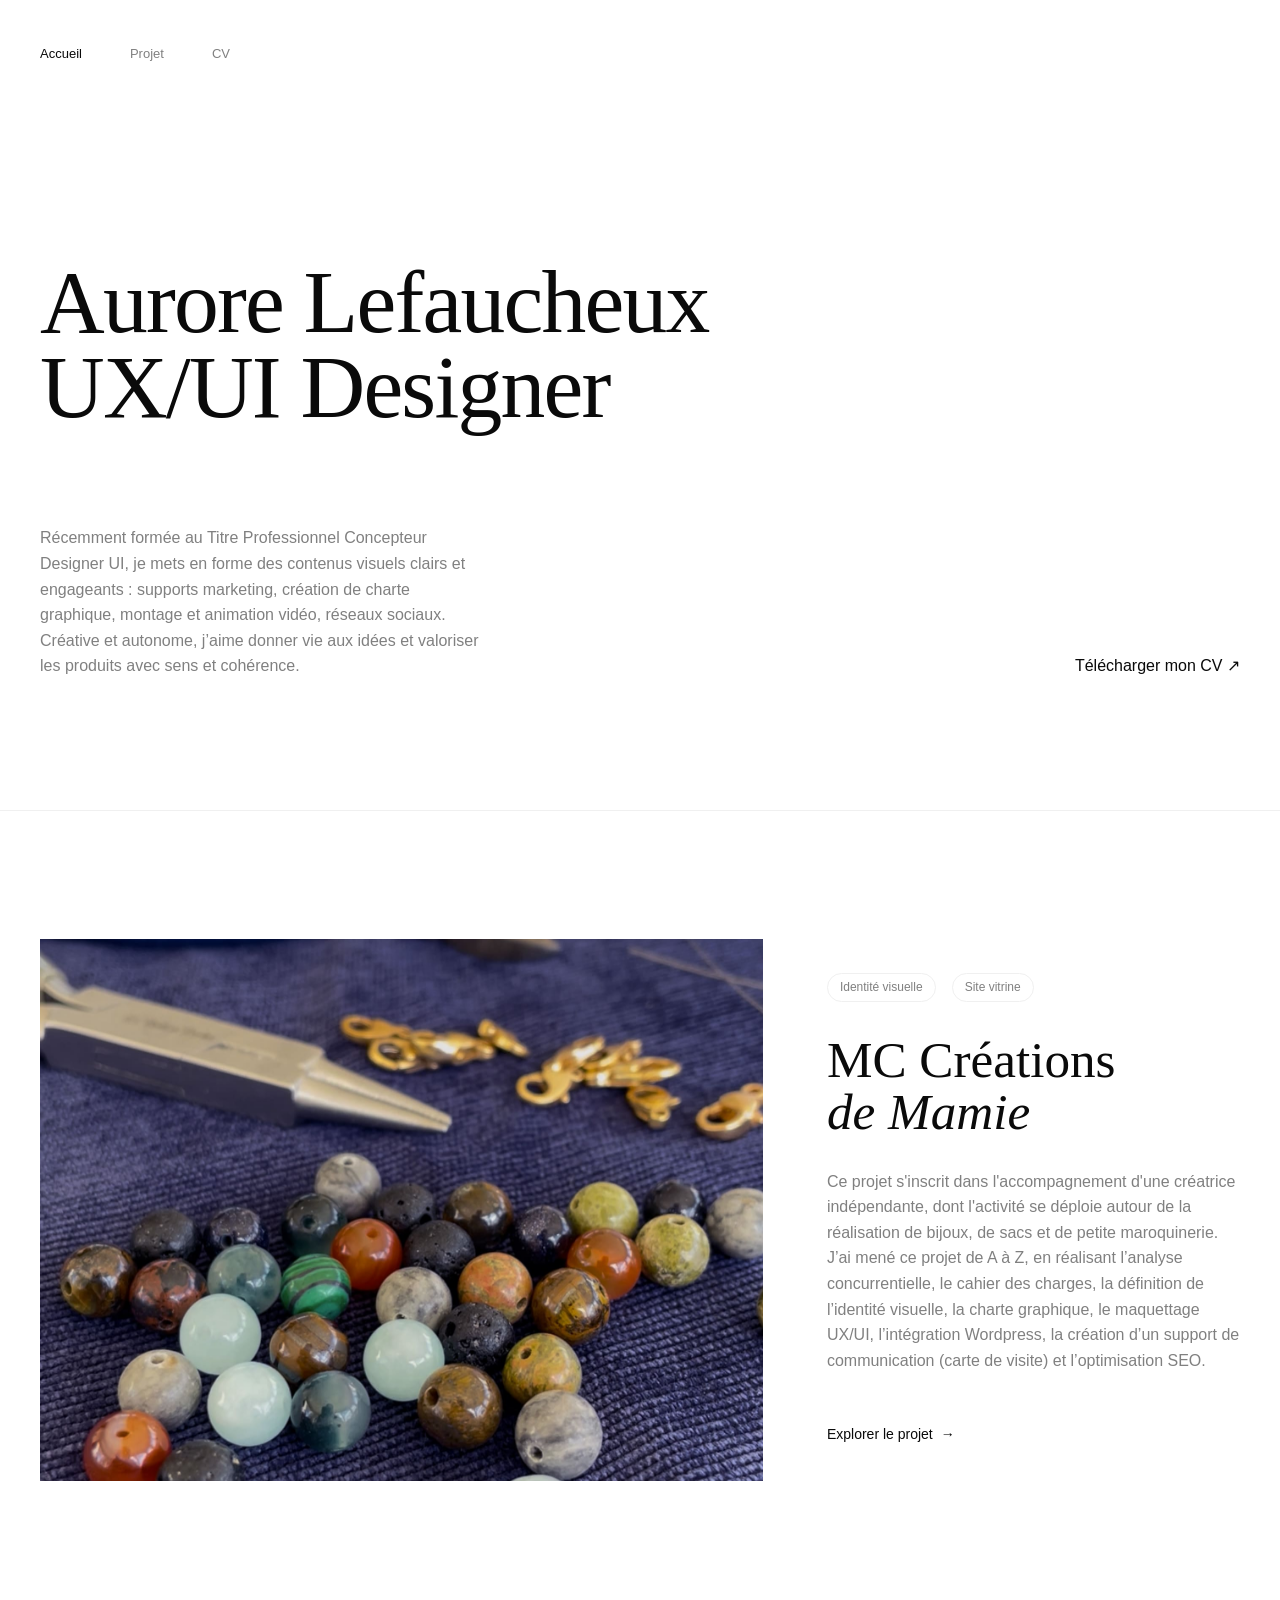
==== commit 7f340bd6: "Init portfolio" ====
--- a/index.html
+++ b/index.html
@@ -3,7 +3,7 @@
 <head>
     <meta charset="UTF-8">
     <meta name="viewport" content="width=device-width, initial-scale=1.0">
-    <title>Aurore Lefaucheux — Designer UI/UX</title>
+    <title>Aurore Lefaucheux — Designer UX/UI</title>
     <meta name="description" content="Portfolio d'Aurore Lefaucheux, Concepteur Designer UI. Interfaces épurées, design éditorial et expériences sur-mesure.">
     
     <link rel="preconnect" href="https://fonts.googleapis.com">
@@ -16,12 +16,11 @@
 
     <header class="site-header">
         <div class="container header-container">
-            <a href="index.html" class="logo">Aurore Lefaucheux <span class="logo-meta">©26</span></a>
             <nav class="site-nav">
                 <ul class="nav-list">
                     <li><a href="index.html" class="nav-link active">Accueil</a></li>
                     <li><a href="#work" class="nav-link">Projet</a></li>
-                    <li><a href="#" class="nav-link">Curriculum</a></li>
+                    <li><a href="docs/CV-ALefaucheux-UXUI.pdf" class="nav-link">CV</a></li>
                 </ul>
             </nav>
         </div>
@@ -30,19 +29,21 @@
     <main>
         <section class="hero">
             <div class="container hero-container">
-                <div class="hero-meta">
-                    <span>CDUI / CEFii Angers</span>
-                    <span>Disponibilité : Q3 2026</span>
-                </div>
                 <h1 class="hero-title">
-                    Sublimer l'artisanat par un design <em>millimétré</em> et une ergonomie <em>absolue</em>.
+                    Aurore Lefaucheux
+                    <br/>
+                    UX/UI Designer
                 </h1>
                 <div class="hero-bottom">
                     <p class="hero-description">
-                        Mon approche traite l'interface comme une toile blanche où chaque micro-interaction et chaque espace vide créent une tension visuelle au service de l'information.
+                        Récemment formée au Titre Professionnel Concepteur Designer UI,
+                        je mets en forme des contenus visuels 
+                        clairs et engageants : supports marketing, création de charte graphique, montage et animation vidéo, réseaux sociaux.
+                        Créative et autonome, j’aime donner vie aux idées et valoriser les 
+                        produits avec sens et cohérence.
                     </p>
-                    <a href="#" class="cta-link">
-                        <span class="cta-text">Télécharger le CV</span>
+                    <a href="docs/CV-ALefaucheux-UXUI.pdf" class="cta-link">
+                        <span class="cta-text">Télécharger mon CV</span>
                         <span class="cta-arrow">↗</span>
                     </a>
                 </div>
@@ -51,29 +52,29 @@
 
         <section id="work" class="showcase-section">
             <div class="container">
-                <div class="showcase-header">
-                    <span class="label-mono">[ Projet sélectionné ]</span>
-                    <span class="label-mono">01 / 01</span>
-                </div>
-
                 <article class="editorial-case">
                     <div class="case-visual">
                         <div class="image-wrapper">
-                            <img src="https://via.placeholder.com/1400x1000?text=MC+Creations+-+Cover+Minimal" alt="MC Créations de mamie">
+                            <img src="images/bandeau-perles.jpg" alt="MC Créations de mamie">
                         </div>
                     </div>
                     
                     <div class="case-info">
                         <div class="case-meta">
-                            <span class="tag">E-commerce</span>
-                            <span class="tag">Direction Artistique</span>
+                            <span class="tag">Identité visuelle</span>
+                            <span class="tag">Site vitrine</span>
                         </div>
-                        <h2 class="case-title">MC Créations<br><em>de mamie</em></h2>
+                        <h2 class="case-title">MC Créations<br><em>de Mamie</em></h2>
                         <p class="case-summary">
-                            Refonte identitaire et plateforme digitale pour une artisane maroquinière. L'équilibre parfait entre le prestige du savoir-faire traditionnel et l'exigence d'un parcours e-commerce ultra-moderne.
+                            Ce projet s'inscrit dans l'accompagnement d'une créatrice indépendante, dont l'activité
+                            se déploie autour de la réalisation de bijoux, de sacs et de petite maroquinerie.
+                            <br/>
+                            J’ai mené ce projet de A à Z, en réalisant l’analyse concurrentielle, le cahier des charges, la définition de l’identité visuelle,
+                            la charte graphique, le maquettage UX/UI,
+                            l’intégration Wordpress, la création d’un support de communication (carte de visite) et l’optimisation SEO.
                         </p>
                         <a href="projet.html" class="btn-editorial">
-                            Explorer l'étude de cas 
+                            Explorer le projet
                             <span class="btn-arrow">→</span>
                         </a>
                     </div>
@@ -82,20 +83,5 @@
         </section>
     </main>
 
-    <footer class="site-footer">
-        <div class="container footer-container">
-            <div class="footer-left">
-                <p class="footer-title">Aurore Lefaucheux</p>
-                <p class="footer-sub">Design d'interfaces & Expériences digitales</p>
-            </div>
-            <div class="footer-right">
-                <a href="#" class="footer-link">LinkedIn ↗</a>
-                <a href="#" class="footer-link">Behance ↗</a>
-            </div>
-        </div>
-    </footer>
-
 </body>
 </html>
-index.html
-Affichage de projet.html en cours...
--- a/style.css
+++ b/style.css
@@ -1,30 +1,3 @@
-Aucun élément sélectionné
-
-Aller au contenu
-Utiliser Gmail avec un lecteur d'écran
-1 sur 5 106
-voila
-Boîte de réception
-
-Kévin Carangeot
-Pièces jointes
-16:45 (il y a 0 minute)
-À moi
-
-Ce message semble être en anglais
-
-prestashop monogram	 	
-Kévin Carangeot
-Full Stack Developer - Help Platform
-
-prestashop logo
-facebook	twitter	youtube	instagram	linkedin
-Proudly part of the MBE group
- 3 pièces jointes
-  •  Analysé par Gmail
-
-
-
 /* ==========================================================================
    VARIABLES & RESET (ÉCRIN NEUTRE STUDIO)
    ========================================================================== */
@@ -100,6 +73,30 @@
 .margin-t { margin-top: 3rem; }
 .margin-b { margin-bottom: 3rem; }
 
+/* Soulignement propre pour tous les liens */
+a {
+    text-decoration: none;
+    position: relative;
+}
+
+a::after {
+    content: "";
+    position: absolute;
+    left: 0;
+    bottom: -2px; /* Ajuste selon ton goût */
+    width: 100%;
+    height: 1px;
+    background-color: currentColor;
+    transition: transform 0.3s var(--ease-editorial);
+    transform: scaleX(0);
+    transform-origin: left;
+}
+
+a:hover::after {
+    transform: scaleX(1);
+}
+
+
 /* ==========================================================================
    NAVIGATION
    ========================================================================== */
@@ -198,16 +195,6 @@
     font-size: 1rem;
 }
 
-/* Appels à l'action sophistiqués */
-.cta-link {
-    display: flex;
-    align-items: center;
-    gap: 0.5rem;
-    font-size: 0.875rem;
-    font-weight: 500;
-    border-bottom: 1px solid var(--text-main);
-    padding-bottom: 0.5rem;
-}
 
 .cta-arrow {
     transition: transform 0.5s var(--ease-editorial);
@@ -319,11 +306,6 @@
     margin-bottom: 4rem;
 }
 
-.cs-brief {
-    display: flex;
-    justify-content: flex-end;
-}
-
 .brief-text {
     max-width: 500px;
     color: var(--text-muted);
@@ -346,6 +328,10 @@
     align-self: start;
 }
 
+.visual-row img {
+    margin: auto 50%;
+}
+
 .big-number {
     font-family: var(--font-sans);
     font-size: 1rem;
@@ -413,6 +399,16 @@
 }
 
 /* Grilles d'images épurées sans cadres */
+.grid-2-clean {
+    display: grid;
+    grid-template-columns: repeat(2, 1fr);
+    gap: 2rem;
+}
+.grid-3-clean {
+    display: grid;
+    grid-template-columns: repeat(3, 1fr);
+    gap: 2rem;
+}
 .grid-4-clean {
     display: grid;
     grid-template-columns: repeat(2, 1fr);
@@ -530,6 +526,4 @@
     .push-mid {
         transform: translateY(3rem);
     }
-}
-style.css
-Affichage de projet.html en cours...
+}
